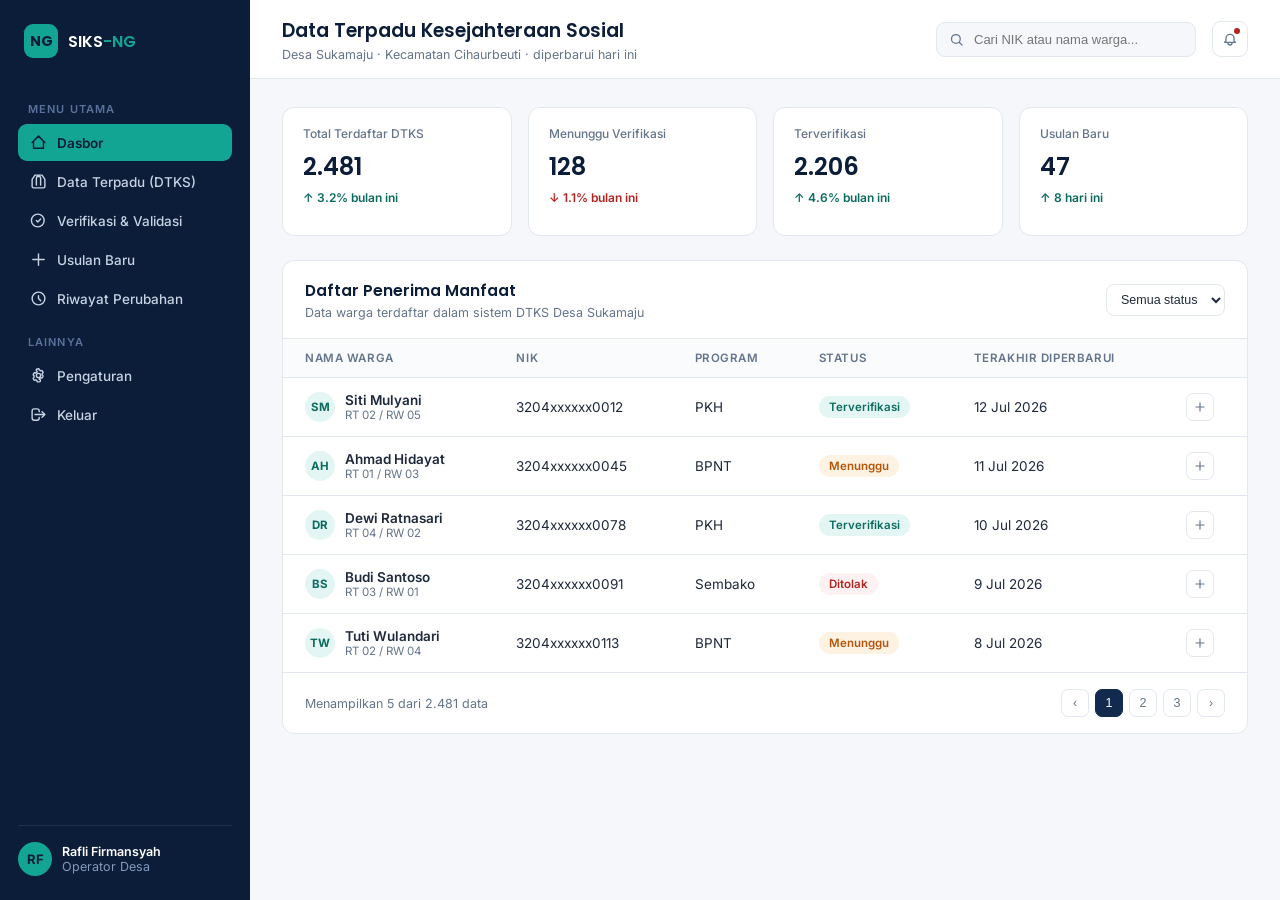
==== dashboard.html @ 9ef0ccf5 "Add files via upload" ====
<!DOCTYPE html>
<html lang="id">
<head>
<meta charset="UTF-8">
<meta name="viewport" content="width=device-width, initial-scale=1.0">
<title>SIKS-NG | Dasbor DTKS</title>
<link rel="preconnect" href="https://fonts.googleapis.com">
<link href="https://fonts.googleapis.com/css2?family=Poppins:wght@500;600;700&family=Inter:wght@400;500;600;700&display=swap" rel="stylesheet">
<style>
  :root{
    --navy:#122A4D;
    --navy-deep:#0B1D38;
    --teal:#12A594;
    --teal-soft:#E4F6F3;
    --bg:#F5F7FA;
    --ink:#1E293B;
    --ink-soft:#64748B;
    --line:#E2E8F0;
    --white:#FFFFFF;
    --amber:#B45309;
    --amber-soft:#FEF3E2;
    --red:#B3261E;
    --red-soft:#FDF1F1;
    --green:#0B6B5F;
    --green-soft:#E4F6F3;
  }
  *{box-sizing:border-box;}
  html,body{margin:0;padding:0;}
  body{
    font-family:'Inter',sans-serif;
    background:var(--bg);
    color:var(--ink);
  }
  a{color:inherit;text-decoration:none;}

  .app{
    display:grid;
    grid-template-columns:250px 1fr;
    min-height:100vh;
  }

  /* SIDEBAR */
  .sidenav{
    background:var(--navy-deep);
    color:#C7D2E3;
    padding:24px 18px;
    display:flex;
    flex-direction:column;
    justify-content:space-between;
  }
  .brand{display:flex;align-items:center;gap:10px;padding:0 6px 26px;}
  .brand-mark{
    width:34px;height:34px;border-radius:9px;background:var(--teal);
    display:flex;align-items:center;justify-content:center;
    font-family:'Poppins',sans-serif;font-weight:700;font-size:14px;color:var(--navy-deep);
  }
  .brand-name{font-family:'Poppins',sans-serif;font-weight:600;font-size:16px;color:var(--white);}
  .brand-name span{color:var(--teal);}

  .nav-group-label{
    font-size:11px;letter-spacing:0.1em;text-transform:uppercase;
    color:#5A729B;font-weight:600;margin:18px 10px 8px;
  }
  .nav-item{
    display:flex;align-items:center;gap:10px;
    padding:10px 12px;border-radius:9px;
    font-size:13.5px;font-weight:500;
    color:#C7D2E3;
    margin-bottom:2px;
    transition:background .15s ease;
  }
  .nav-item svg{width:17px;height:17px;flex-shrink:0;}
  .nav-item:hover{background:rgba(255,255,255,0.06);}
  .nav-item.active{background:var(--teal);color:var(--navy-deep);font-weight:600;}

  .sidenav-foot{
    border-top:1px solid rgba(255,255,255,0.08);
    padding-top:16px;
    display:flex;align-items:center;gap:10px;
  }
  .avatar{
    width:34px;height:34px;border-radius:50%;
    background:var(--teal);color:var(--navy-deep);
    display:flex;align-items:center;justify-content:center;
    font-weight:700;font-size:13px;flex-shrink:0;
  }
  .user-meta p{margin:0;font-size:12.5px;}
  .user-meta .u-name{color:var(--white);font-weight:600;}
  .user-meta .u-role{color:#8399B9;}

  /* MAIN */
  .main{display:flex;flex-direction:column;min-height:100vh;}

  .topbar{
    background:var(--white);
    border-bottom:1px solid var(--line);
    padding:16px 32px;
    display:flex;align-items:center;justify-content:space-between;
  }
  .topbar h1{
    font-family:'Poppins',sans-serif;font-size:19px;font-weight:600;margin:0;color:var(--navy-deep);
  }
  .topbar p{margin:2px 0 0;font-size:12.5px;color:var(--ink-soft);}
  .topbar-actions{display:flex;align-items:center;gap:16px;}
  .search-box{
    display:flex;align-items:center;gap:8px;
    background:var(--bg);border:1px solid var(--line);
    border-radius:9px;padding:8px 12px;width:260px;
  }
  .search-box svg{width:15px;height:15px;color:var(--ink-soft);flex-shrink:0;}
  .search-box input{border:none;background:none;outline:none;font-size:13px;width:100%;color:var(--ink);}
  .icon-btn{
    width:36px;height:36px;border-radius:9px;border:1px solid var(--line);
    background:var(--white);display:flex;align-items:center;justify-content:center;
    color:var(--ink-soft);position:relative;
  }
  .icon-btn svg{width:16px;height:16px;}
  .dot-badge{
    position:absolute;top:6px;right:7px;width:6px;height:6px;border-radius:50%;background:var(--red);
  }

  .content{padding:28px 32px;flex:1;}

  .stat-grid{
    display:grid;grid-template-columns:repeat(4,1fr);gap:16px;margin-bottom:24px;
  }
  .stat-card{
    background:var(--white);border:1px solid var(--line);border-radius:12px;padding:18px 20px;
  }
  .stat-card .s-label{font-size:12px;color:var(--ink-soft);margin:0 0 8px;font-weight:500;}
  .stat-card .s-value{font-family:'Poppins',sans-serif;font-size:24px;font-weight:600;color:var(--navy-deep);margin:0;}
  .stat-card .s-delta{font-size:12px;margin-top:6px;font-weight:600;}
  .s-delta.up{color:var(--green);}
  .s-delta.down{color:var(--red);}

  .panel-card{
    background:var(--white);border:1px solid var(--line);border-radius:12px;overflow:hidden;
  }
  .panel-card-head{
    padding:18px 22px;border-bottom:1px solid var(--line);
    display:flex;align-items:center;justify-content:space-between;
  }
  .panel-card-head h2{font-family:'Poppins',sans-serif;font-size:15.5px;font-weight:600;margin:0;color:var(--navy-deep);}
  .panel-card-head p{font-size:12.5px;color:var(--ink-soft);margin:3px 0 0;}
  .filter-select{
    font-size:12.5px;border:1px solid var(--line);border-radius:8px;padding:7px 10px;color:var(--ink);background:var(--white);
  }

  table{width:100%;border-collapse:collapse;}
  thead th{
    text-align:left;font-size:11.5px;text-transform:uppercase;letter-spacing:0.05em;
    color:var(--ink-soft);font-weight:600;padding:12px 22px;background:#FAFBFC;
    border-bottom:1px solid var(--line);
  }
  tbody td{
    padding:14px 22px;font-size:13.5px;color:var(--ink);border-bottom:1px solid var(--line);
  }
  tbody tr:last-child td{border-bottom:none;}
  tbody tr:hover{background:#FBFCFD;}

  .name-cell{display:flex;align-items:center;gap:10px;}
  .name-cell .mini-avatar{
    width:30px;height:30px;border-radius:50%;background:var(--teal-soft);color:var(--green);
    display:flex;align-items:center;justify-content:center;font-size:11.5px;font-weight:700;flex-shrink:0;
  }
  .name-cell .n-meta p{margin:0;}
  .name-cell .n-meta .n-name{font-weight:600;font-size:13.5px;}
  .name-cell .n-meta .n-sub{font-size:11.5px;color:var(--ink-soft);}

  .badge{
    display:inline-flex;align-items:center;gap:5px;
    font-size:11.5px;font-weight:600;padding:4px 10px;border-radius:20px;
  }
  .badge.terverifikasi{background:var(--green-soft);color:var(--green);}
  .badge.menunggu{background:var(--amber-soft);color:var(--amber);}
  .badge.ditolak{background:var(--red-soft);color:var(--red);}

  .row-action{
    width:28px;height:28px;border-radius:7px;border:1px solid var(--line);background:var(--white);
    display:inline-flex;align-items:center;justify-content:center;color:var(--ink-soft);
  }
  .row-action svg{width:14px;height:14px;}

  .footer-info{
    padding:16px 22px;display:flex;align-items:center;justify-content:space-between;
    font-size:12.5px;color:var(--ink-soft);border-top:1px solid var(--line);
  }
  .pager{display:flex;gap:6px;}
  .pager button{
    width:28px;height:28px;border-radius:7px;border:1px solid var(--line);background:var(--white);
    font-size:12.5px;color:var(--ink-soft);cursor:pointer;
  }
  .pager button.current{background:var(--navy);color:var(--white);border-color:var(--navy);}

  @media (max-width:1000px){
    .app{grid-template-columns:1fr;}
    .sidenav{display:none;}
    .stat-grid{grid-template-columns:repeat(2,1fr);}
  }
</style>
</head>
<body>
<div class="app">

  <!-- Aside - SideNav -->
  <aside class="sidenav">
    <div>
      <div class="brand">
        <div class="brand-mark">NG</div>
        <div class="brand-name">SIKS<span>-NG</span></div>
      </div>

      <div class="nav-group-label">Menu Utama</div>
      <div class="nav-item active">
        <svg fill="none" stroke="currentColor" stroke-width="2" viewBox="0 0 24 24"><path stroke-linecap="round" stroke-linejoin="round" d="M3 12l9-9 9 9M5 10v10h14V10"/></svg>
        Dasbor
      </div>
      <div class="nav-item">
        <svg fill="none" stroke="currentColor" stroke-width="2" viewBox="0 0 24 24"><path stroke-linecap="round" stroke-linejoin="round" d="M9 17V7a2 2 0 012-2h2a2 2 0 012 2v10M5 21h14a2 2 0 002-2V9l-4-6H7L3 9v10a2 2 0 002 2z"/></svg>
        Data Terpadu (DTKS)
      </div>
      <div class="nav-item">
        <svg fill="none" stroke="currentColor" stroke-width="2" viewBox="0 0 24 24"><path stroke-linecap="round" stroke-linejoin="round" d="M9 12l2 2 4-4m5 2a9 9 0 11-18 0 9 9 0 0118 0z"/></svg>
        Verifikasi &amp; Validasi
      </div>
      <div class="nav-item">
        <svg fill="none" stroke="currentColor" stroke-width="2" viewBox="0 0 24 24"><path stroke-linecap="round" stroke-linejoin="round" d="M12 4v16m8-8H4"/></svg>
        Usulan Baru
      </div>
      <div class="nav-item">
        <svg fill="none" stroke="currentColor" stroke-width="2" viewBox="0 0 24 24"><path stroke-linecap="round" stroke-linejoin="round" d="M18.364 18.364A9 9 0 105.636 5.636a9 9 0 0012.728 12.728zM12 8v4l3 3"/></svg>
        Riwayat Perubahan
      </div>

      <div class="nav-group-label">Lainnya</div>
      <div class="nav-item">
        <svg fill="none" stroke="currentColor" stroke-width="2" viewBox="0 0 24 24"><path stroke-linecap="round" stroke-linejoin="round" d="M11 3a1 1 0 011.937.372l.32 1.14a7.97 7.97 0 011.75 1.01l1.13-.42a1 1 0 011.22.45l1 1.73a1 1 0 01-.25 1.29l-.9.76a8.03 8.03 0 010 2.02l.9.76a1 1 0 01.25 1.29l-1 1.73a1 1 0 01-1.22.45l-1.13-.42a7.97 7.97 0 01-1.75 1.01l-.32 1.14A1 1 0 0113 21h-2a1 1 0 01-.94-.66l-.32-1.14a7.97 7.97 0 01-1.75-1.01l-1.13.42a1 1 0 01-1.22-.45l-1-1.73a1 1 0 01.25-1.29l.9-.76a8.03 8.03 0 010-2.02l-.9-.76a1 1 0 01-.25-1.29l1-1.73a1 1 0 011.22-.45l1.13.42a7.97 7.97 0 011.75-1.01l.32-1.14A1 1 0 0111 3z"/><circle cx="12" cy="12" r="3"/></svg>
        Pengaturan
      </div>
      <div class="nav-item">
        <svg fill="none" stroke="currentColor" stroke-width="2" viewBox="0 0 24 24"><path stroke-linecap="round" stroke-linejoin="round" d="M17 16l4-4m0 0l-4-4m4 4H7m6 4v1a3 3 0 01-3 3H6a3 3 0 01-3-3V7a3 3 0 013-3h4a3 3 0 013 3v1"/></svg>
        <a href="index.html" style="color:inherit;">Keluar</a>
      </div>
    </div>

    <div class="sidenav-foot">
      <div class="avatar">RF</div>
      <div class="user-meta">
        <p class="u-name">Rafli Firmansyah</p>
        <p class="u-role">Operator Desa</p>
      </div>
    </div>
  </aside>

  <!-- Main Content -->
  <div class="main">

    <!-- Header - Top -->
    <header class="topbar">
      <div>
        <h1>Data Terpadu Kesejahteraan Sosial</h1>
        <p>Desa Sukamaju &middot; Kecamatan Cihaurbeuti &middot; diperbarui hari ini</p>
      </div>
      <div class="topbar-actions">
        <div class="search-box">
          <svg fill="none" stroke="currentColor" stroke-width="2" viewBox="0 0 24 24"><circle cx="11" cy="11" r="7"/><path stroke-linecap="round" d="M21 21l-4.3-4.3"/></svg>
          <input type="text" placeholder="Cari NIK atau nama warga...">
        </div>
        <button class="icon-btn">
          <svg fill="none" stroke="currentColor" stroke-width="2" viewBox="0 0 24 24"><path stroke-linecap="round" stroke-linejoin="round" d="M15 17h5l-1.4-1.4A2 2 0 0118 14.2V11a6 6 0 10-12 0v3.2a2 2 0 01-.6 1.4L4 17h5m6 0v1a3 3 0 11-6 0v-1m6 0H9"/></svg>
          <span class="dot-badge"></span>
        </button>
      </div>
    </header>

    <div class="content">

      <!-- Grid Layout: stat cards -->
      <div class="stat-grid">
        <div class="stat-card">
          <p class="s-label">Total Terdaftar DTKS</p>
          <p class="s-value">2.481</p>
          <p class="s-delta up">↑ 3.2% bulan ini</p>
        </div>
        <div class="stat-card">
          <p class="s-label">Menunggu Verifikasi</p>
          <p class="s-value">128</p>
          <p class="s-delta down">↓ 1.1% bulan ini</p>
        </div>
        <div class="stat-card">
          <p class="s-label">Terverifikasi</p>
          <p class="s-value">2.206</p>
          <p class="s-delta up">↑ 4.6% bulan ini</p>
        </div>
        <div class="stat-card">
          <p class="s-label">Usulan Baru</p>
          <p class="s-value">47</p>
          <p class="s-delta up">↑ 8 hari ini</p>
        </div>
      </div>

      <!-- Section - Variation 3: Selection Table -->
      <div class="panel-card">
        <div class="panel-card-head">
          <div>
            <h2>Daftar Penerima Manfaat</h2>
            <p>Data warga terdaftar dalam sistem DTKS Desa Sukamaju</p>
          </div>
          <select class="filter-select">
            <option>Semua status</option>
            <option>Terverifikasi</option>
            <option>Menunggu</option>
            <option>Ditolak</option>
          </select>
        </div>

        <table>
          <thead>
            <tr>
              <th>Nama Warga</th>
              <th>NIK</th>
              <th>Program</th>
              <th>Status</th>
              <th>Terakhir Diperbarui</th>
              <th></th>
            </tr>
          </thead>
          <tbody>
            <tr>
              <td>
                <div class="name-cell">
                  <div class="mini-avatar">SM</div>
                  <div class="n-meta">
                    <p class="n-name">Siti Mulyani</p>
                    <p class="n-sub">RT 02 / RW 05</p>
                  </div>
                </div>
              </td>
              <td>3204xxxxxx0012</td>
              <td>PKH</td>
              <td><span class="badge terverifikasi">Terverifikasi</span></td>
              <td>12 Jul 2026</td>
              <td><button class="row-action"><svg fill="none" stroke="currentColor" stroke-width="2" viewBox="0 0 24 24"><path stroke-linecap="round" stroke-linejoin="round" d="M12 5v14m7-7H5"/></svg></button></td>
            </tr>
            <tr>
              <td>
                <div class="name-cell">
                  <div class="mini-avatar">AH</div>
                  <div class="n-meta">
                    <p class="n-name">Ahmad Hidayat</p>
                    <p class="n-sub">RT 01 / RW 03</p>
                  </div>
                </div>
              </td>
              <td>3204xxxxxx0045</td>
              <td>BPNT</td>
              <td><span class="badge menunggu">Menunggu</span></td>
              <td>11 Jul 2026</td>
              <td><button class="row-action"><svg fill="none" stroke="currentColor" stroke-width="2" viewBox="0 0 24 24"><path stroke-linecap="round" stroke-linejoin="round" d="M12 5v14m7-7H5"/></svg></button></td>
            </tr>
            <tr>
              <td>
                <div class="name-cell">
                  <div class="mini-avatar">DR</div>
                  <div class="n-meta">
                    <p class="n-name">Dewi Ratnasari</p>
                    <p class="n-sub">RT 04 / RW 02</p>
                  </div>
                </div>
              </td>
              <td>3204xxxxxx0078</td>
              <td>PKH</td>
              <td><span class="badge terverifikasi">Terverifikasi</span></td>
              <td>10 Jul 2026</td>
              <td><button class="row-action"><svg fill="none" stroke="currentColor" stroke-width="2" viewBox="0 0 24 24"><path stroke-linecap="round" stroke-linejoin="round" d="M12 5v14m7-7H5"/></svg></button></td>
            </tr>
            <tr>
              <td>
                <div class="name-cell">
                  <div class="mini-avatar">BS</div>
                  <div class="n-meta">
                    <p class="n-name">Budi Santoso</p>
                    <p class="n-sub">RT 03 / RW 01</p>
                  </div>
                </div>
              </td>
              <td>3204xxxxxx0091</td>
              <td>Sembako</td>
              <td><span class="badge ditolak">Ditolak</span></td>
              <td>9 Jul 2026</td>
              <td><button class="row-action"><svg fill="none" stroke="currentColor" stroke-width="2" viewBox="0 0 24 24"><path stroke-linecap="round" stroke-linejoin="round" d="M12 5v14m7-7H5"/></svg></button></td>
            </tr>
            <tr>
              <td>
                <div class="name-cell">
                  <div class="mini-avatar">TW</div>
                  <div class="n-meta">
                    <p class="n-name">Tuti Wulandari</p>
                    <p class="n-sub">RT 02 / RW 04</p>
                  </div>
                </div>
              </td>
              <td>3204xxxxxx0113</td>
              <td>BPNT</td>
              <td><span class="badge menunggu">Menunggu</span></td>
              <td>8 Jul 2026</td>
              <td><button class="row-action"><svg fill="none" stroke="currentColor" stroke-width="2" viewBox="0 0 24 24"><path stroke-linecap="round" stroke-linejoin="round" d="M12 5v14m7-7H5"/></svg></button></td>
            </tr>
          </tbody>
        </table>

        <!-- Footer Info -->
        <div class="footer-info">
          <span>Menampilkan 5 dari 2.481 data</span>
          <div class="pager">
            <button>‹</button>
            <button class="current">1</button>
            <button>2</button>
            <button>3</button>
            <button>›</button>
          </div>
        </div>
      </div>

    </div>
  </div>

</div>
</body>
</html>
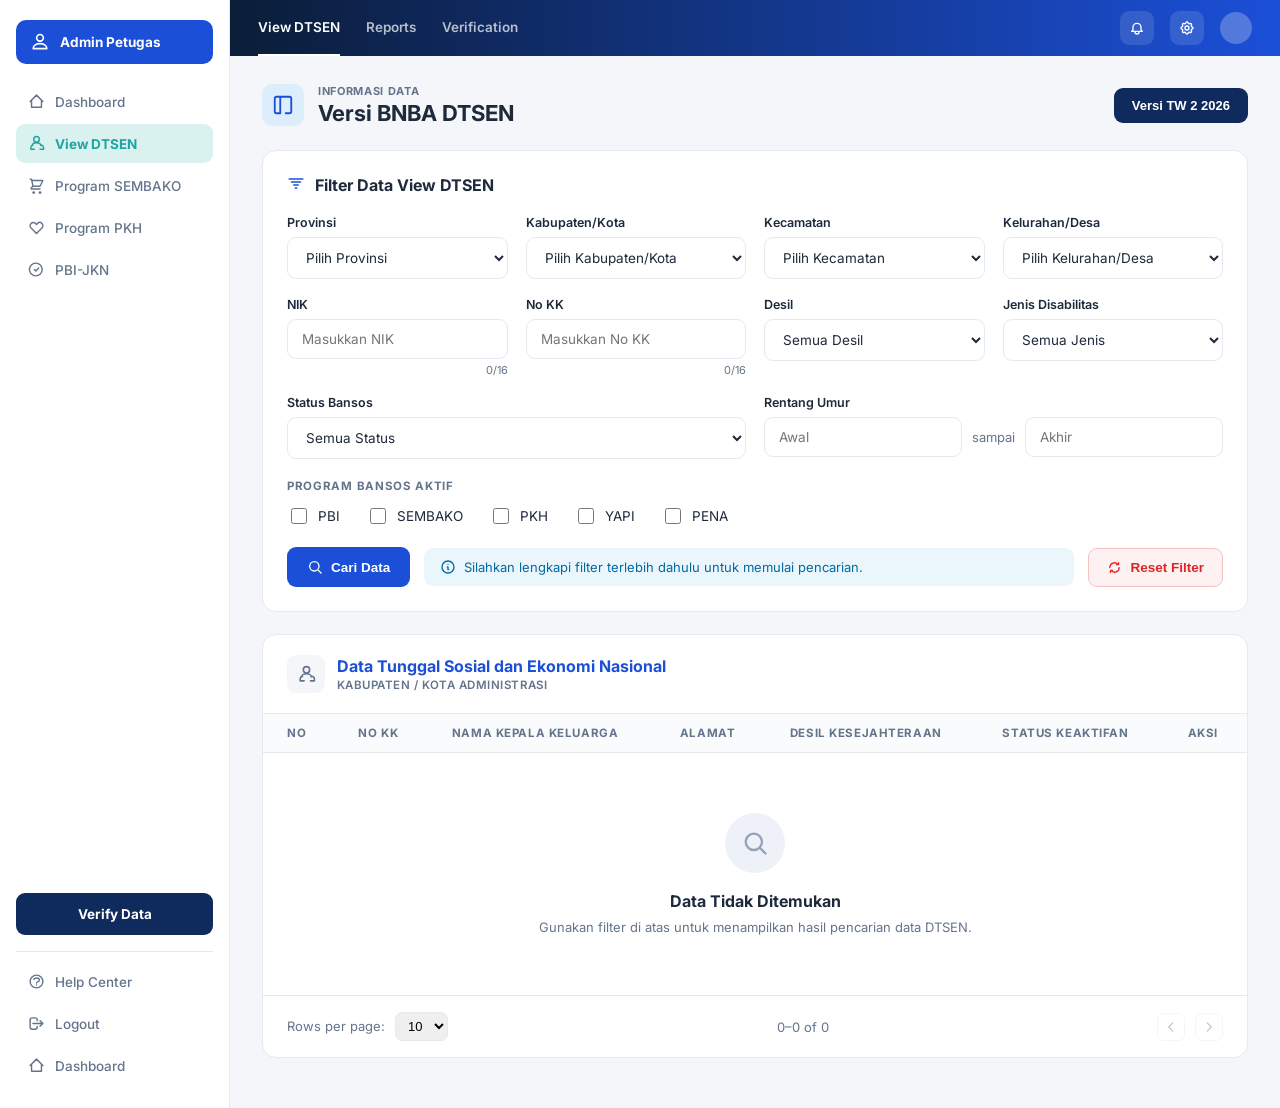
==== commit c6896d13: "Rename dashboard (2).html to dashboard.html" ====
--- a/dashboard.html
+++ b/dashboard.html
@@ -3,428 +3,394 @@
 <head>
 <meta charset="UTF-8">
 <meta name="viewport" content="width=device-width, initial-scale=1.0">
-<title>SIKS-NG | Dasbor DTKS</title>
+<title>SIKS-NG | View DTSEN</title>
 <link rel="preconnect" href="https://fonts.googleapis.com">
-<link href="https://fonts.googleapis.com/css2?family=Poppins:wght@500;600;700&family=Inter:wght@400;500;600;700&display=swap" rel="stylesheet">
+<link href="https://fonts.googleapis.com/css2?family=Inter:wght@400;500;600;700&display=swap" rel="stylesheet">
 <style>
   :root{
-    --navy:#122A4D;
-    --navy-deep:#0B1D38;
-    --teal:#12A594;
-    --teal-soft:#E4F6F3;
-    --bg:#F5F7FA;
-    --ink:#1E293B;
-    --ink-soft:#64748B;
-    --line:#E2E8F0;
-    --white:#FFFFFF;
-    --amber:#B45309;
-    --amber-soft:#FEF3E2;
-    --red:#B3261E;
-    --red-soft:#FDF1F1;
-    --green:#0B6B5F;
-    --green-soft:#E4F6F3;
+    --navy:#0F2A5C; --navy-deep:#0B1D38; --blue:#1B4FD8; --teal:#22A3A0;
+    --bg:#F4F6FA; --ink:#1E293B; --ink-soft:#64748B; --line:#E5E9F0;
+    --white:#FFFFFF; --red:#DC2626;
   }
   *{box-sizing:border-box;}
   html,body{margin:0;padding:0;}
-  body{
-    font-family:'Inter',sans-serif;
-    background:var(--bg);
-    color:var(--ink);
-  }
+  body{font-family:'Inter',sans-serif;background:var(--bg);color:var(--ink);}
   a{color:inherit;text-decoration:none;}
 
-  .app{
-    display:grid;
-    grid-template-columns:250px 1fr;
-    min-height:100vh;
-  }
+  .app{display:grid;grid-template-columns:230px 1fr;min-height:100vh;}
 
   /* SIDEBAR */
-  .sidenav{
-    background:var(--navy-deep);
-    color:#C7D2E3;
-    padding:24px 18px;
-    display:flex;
-    flex-direction:column;
-    justify-content:space-between;
-  }
-  .brand{display:flex;align-items:center;gap:10px;padding:0 6px 26px;}
-  .brand-mark{
-    width:34px;height:34px;border-radius:9px;background:var(--teal);
-    display:flex;align-items:center;justify-content:center;
-    font-family:'Poppins',sans-serif;font-weight:700;font-size:14px;color:var(--navy-deep);
-  }
-  .brand-name{font-family:'Poppins',sans-serif;font-weight:600;font-size:16px;color:var(--white);}
-  .brand-name span{color:var(--teal);}
-
-  .nav-group-label{
-    font-size:11px;letter-spacing:0.1em;text-transform:uppercase;
-    color:#5A729B;font-weight:600;margin:18px 10px 8px;
-  }
+  .sidenav{background:var(--white);border-right:1px solid var(--line);padding:20px 16px;display:flex;flex-direction:column;justify-content:space-between;}
+  .user-block{
+    display:flex;align-items:center;gap:10px;background:var(--blue);color:var(--white);
+    border-radius:10px;padding:12px 14px;margin-bottom:18px;
+  }
+  .user-block svg{width:20px;height:20px;flex-shrink:0;}
+  .user-block span{font-size:13.5px;font-weight:700;}
+
   .nav-item{
-    display:flex;align-items:center;gap:10px;
-    padding:10px 12px;border-radius:9px;
-    font-size:13.5px;font-weight:500;
-    color:#C7D2E3;
-    margin-bottom:2px;
-    transition:background .15s ease;
+    display:flex;align-items:center;gap:10px;padding:11px 12px;border-radius:9px;
+    font-size:13.5px;font-weight:500;color:var(--ink-soft);margin-bottom:3px;cursor:pointer;
   }
   .nav-item svg{width:17px;height:17px;flex-shrink:0;}
-  .nav-item:hover{background:rgba(255,255,255,0.06);}
-  .nav-item.active{background:var(--teal);color:var(--navy-deep);font-weight:600;}
-
-  .sidenav-foot{
-    border-top:1px solid rgba(255,255,255,0.08);
-    padding-top:16px;
-    display:flex;align-items:center;gap:10px;
-  }
-  .avatar{
-    width:34px;height:34px;border-radius:50%;
-    background:var(--teal);color:var(--navy-deep);
-    display:flex;align-items:center;justify-content:center;
-    font-weight:700;font-size:13px;flex-shrink:0;
-  }
-  .user-meta p{margin:0;font-size:12.5px;}
-  .user-meta .u-name{color:var(--white);font-weight:600;}
-  .user-meta .u-role{color:#8399B9;}
-
-  /* MAIN */
+  .nav-item.active{background:#D9F2F0;color:var(--teal);font-weight:700;}
+  .nav-item:hover:not(.active){background:#F4F6FA;}
+
+  .verify-btn{
+    background:var(--navy);color:var(--white);border-radius:9px;padding:13px;text-align:center;
+    font-size:13.5px;font-weight:700;margin:16px 0;cursor:pointer;
+  }
+
+  .sidenav-bottom{border-top:1px solid var(--line);padding-top:10px;}
+
+  /* TOP BAR */
   .main{display:flex;flex-direction:column;min-height:100vh;}
-
   .topbar{
-    background:var(--white);
-    border-bottom:1px solid var(--line);
-    padding:16px 32px;
-    display:flex;align-items:center;justify-content:space-between;
-  }
-  .topbar h1{
-    font-family:'Poppins',sans-serif;font-size:19px;font-weight:600;margin:0;color:var(--navy-deep);
-  }
-  .topbar p{margin:2px 0 0;font-size:12.5px;color:var(--ink-soft);}
-  .topbar-actions{display:flex;align-items:center;gap:16px;}
-  .search-box{
-    display:flex;align-items:center;gap:8px;
-    background:var(--bg);border:1px solid var(--line);
-    border-radius:9px;padding:8px 12px;width:260px;
-  }
-  .search-box svg{width:15px;height:15px;color:var(--ink-soft);flex-shrink:0;}
-  .search-box input{border:none;background:none;outline:none;font-size:13px;width:100%;color:var(--ink);}
+    background:linear-gradient(90deg,var(--navy-deep) 0%, var(--blue) 100%);
+    padding:0 28px;display:flex;align-items:center;justify-content:space-between;height:56px;
+  }
+  .topbar-tabs{display:flex;gap:26px;height:100%;}
+  .topbar-tab{
+    display:flex;align-items:center;height:100%;color:rgba(255,255,255,0.7);font-size:13.5px;font-weight:600;
+    border-bottom:2px solid transparent;cursor:pointer;
+  }
+  .topbar-tab.active{color:var(--white);border-bottom-color:var(--white);}
+  .topbar-icons{display:flex;align-items:center;gap:16px;}
   .icon-btn{
-    width:36px;height:36px;border-radius:9px;border:1px solid var(--line);
-    background:var(--white);display:flex;align-items:center;justify-content:center;
-    color:var(--ink-soft);position:relative;
+    width:34px;height:34px;border-radius:9px;background:rgba(255,255,255,0.12);
+    display:flex;align-items:center;justify-content:center;color:var(--white);position:relative;
   }
   .icon-btn svg{width:16px;height:16px;}
-  .dot-badge{
-    position:absolute;top:6px;right:7px;width:6px;height:6px;border-radius:50%;background:var(--red);
-  }
+  .avatar-circle{width:32px;height:32px;border-radius:50%;background:rgba(255,255,255,0.25);}
 
   .content{padding:28px 32px;flex:1;}
 
-  .stat-grid{
-    display:grid;grid-template-columns:repeat(4,1fr);gap:16px;margin-bottom:24px;
-  }
-  .stat-card{
-    background:var(--white);border:1px solid var(--line);border-radius:12px;padding:18px 20px;
-  }
-  .stat-card .s-label{font-size:12px;color:var(--ink-soft);margin:0 0 8px;font-weight:500;}
-  .stat-card .s-value{font-family:'Poppins',sans-serif;font-size:24px;font-weight:600;color:var(--navy-deep);margin:0;}
-  .stat-card .s-delta{font-size:12px;margin-top:6px;font-weight:600;}
-  .s-delta.up{color:var(--green);}
-  .s-delta.down{color:var(--red);}
-
-  .panel-card{
-    background:var(--white);border:1px solid var(--line);border-radius:12px;overflow:hidden;
-  }
-  .panel-card-head{
-    padding:18px 22px;border-bottom:1px solid var(--line);
-    display:flex;align-items:center;justify-content:space-between;
-  }
-  .panel-card-head h2{font-family:'Poppins',sans-serif;font-size:15.5px;font-weight:600;margin:0;color:var(--navy-deep);}
-  .panel-card-head p{font-size:12.5px;color:var(--ink-soft);margin:3px 0 0;}
-  .filter-select{
-    font-size:12.5px;border:1px solid var(--line);border-radius:8px;padding:7px 10px;color:var(--ink);background:var(--white);
-  }
+  .page-head{display:flex;align-items:center;justify-content:space-between;margin-bottom:24px;flex-wrap:wrap;gap:12px;}
+  .page-head-left{display:flex;align-items:center;gap:14px;}
+  .page-icon{width:42px;height:42px;border-radius:10px;background:#DCEEFB;color:var(--blue);display:flex;align-items:center;justify-content:center;}
+  .page-icon svg{width:22px;height:22px;}
+  .page-eyebrow{font-size:11px;letter-spacing:0.06em;color:var(--ink-soft);font-weight:700;text-transform:uppercase;}
+  .page-title{font-size:22px;font-weight:700;margin:2px 0 0;}
+  .btn-version{
+    background:var(--navy);color:var(--white);border:none;border-radius:9px;padding:10px 18px;
+    font-size:13px;font-weight:700;cursor:pointer;
+  }
+
+  .card{background:var(--white);border:1px solid var(--line);border-radius:14px;padding:24px;margin-bottom:22px;}
+  .filter-title{display:flex;align-items:center;gap:10px;font-size:16px;font-weight:700;margin:0 0 20px;}
+  .filter-title svg{width:18px;height:18px;color:var(--blue);}
+
+  .filter-grid{display:grid;grid-template-columns:repeat(4,1fr);gap:18px;margin-bottom:18px;}
+  .filter-field label{display:block;font-size:12.5px;font-weight:600;color:var(--ink);margin-bottom:7px;}
+  .filter-field select, .filter-field input{
+    width:100%;padding:11px 14px;border:1.5px solid var(--line);border-radius:9px;
+    font-size:13.5px;font-family:'Inter',sans-serif;color:var(--ink);background:var(--white);
+  }
+  .filter-field select:focus, .filter-field input:focus{outline:none;border-color:var(--blue);box-shadow:0 0 0 3px rgba(27,79,216,0.1);}
+  .char-count{font-size:11px;color:var(--ink-soft);text-align:right;margin-top:4px;}
+
+  .range-row{display:flex;align-items:center;gap:10px;}
+  .range-row input{flex:1;}
+  .range-row span{font-size:13px;color:var(--ink-soft);white-space:nowrap;}
+
+  .checkbox-section{margin:20px 0;}
+  .checkbox-title{font-size:11.5px;letter-spacing:0.06em;color:var(--ink-soft);font-weight:700;text-transform:uppercase;margin-bottom:12px;}
+  .checkbox-row{display:flex;gap:26px;flex-wrap:wrap;}
+  .checkbox-item{display:flex;align-items:center;gap:8px;font-size:13.5px;color:var(--ink);}
+  .checkbox-item input{width:16px;height:16px;accent-color:var(--blue);}
+
+  .action-row{display:flex;align-items:center;gap:14px;flex-wrap:wrap;}
+  .btn-search{
+    display:flex;align-items:center;gap:8px;background:var(--blue);color:var(--white);border:none;
+    border-radius:9px;padding:12px 20px;font-size:13.5px;font-weight:700;cursor:pointer;
+  }
+  .btn-search svg{width:16px;height:16px;}
+  .info-strip{
+    flex:1;display:flex;align-items:center;gap:8px;background:#EAF6FB;color:#0369A1;
+    border-radius:9px;padding:11px 16px;font-size:13px;
+  }
+  .info-strip svg{width:16px;height:16px;flex-shrink:0;}
+  .btn-reset{
+    display:flex;align-items:center;gap:8px;background:#FEF1F1;color:var(--red);border:1.5px solid #F5C2C2;
+    border-radius:9px;padding:11px 18px;font-size:13.5px;font-weight:700;cursor:pointer;
+  }
+  .btn-reset svg{width:15px;height:15px;}
+
+  .table-card{padding:0;overflow:hidden;}
+  .table-head{display:flex;align-items:center;gap:12px;padding:20px 24px;border-bottom:1px solid var(--line);}
+  .table-head-icon{width:38px;height:38px;border-radius:9px;background:#F4F6FA;display:flex;align-items:center;justify-content:center;flex-shrink:0;}
+  .table-head-icon svg{width:19px;height:19px;color:var(--ink-soft);}
+  .table-head h2{font-size:16px;font-weight:700;margin:0 0 2px;color:var(--blue);}
+  .table-head p{font-size:11.5px;color:var(--ink-soft);letter-spacing:0.04em;margin:0;text-transform:uppercase;font-weight:600;}
 
   table{width:100%;border-collapse:collapse;}
   thead th{
-    text-align:left;font-size:11.5px;text-transform:uppercase;letter-spacing:0.05em;
-    color:var(--ink-soft);font-weight:600;padding:12px 22px;background:#FAFBFC;
-    border-bottom:1px solid var(--line);
-  }
-  tbody td{
-    padding:14px 22px;font-size:13.5px;color:var(--ink);border-bottom:1px solid var(--line);
-  }
-  tbody tr:last-child td{border-bottom:none;}
-  tbody tr:hover{background:#FBFCFD;}
-
-  .name-cell{display:flex;align-items:center;gap:10px;}
-  .name-cell .mini-avatar{
-    width:30px;height:30px;border-radius:50%;background:var(--teal-soft);color:var(--green);
-    display:flex;align-items:center;justify-content:center;font-size:11.5px;font-weight:700;flex-shrink:0;
-  }
-  .name-cell .n-meta p{margin:0;}
-  .name-cell .n-meta .n-name{font-weight:600;font-size:13.5px;}
-  .name-cell .n-meta .n-sub{font-size:11.5px;color:var(--ink-soft);}
-
-  .badge{
-    display:inline-flex;align-items:center;gap:5px;
-    font-size:11.5px;font-weight:600;padding:4px 10px;border-radius:20px;
-  }
-  .badge.terverifikasi{background:var(--green-soft);color:var(--green);}
-  .badge.menunggu{background:var(--amber-soft);color:var(--amber);}
-  .badge.ditolak{background:var(--red-soft);color:var(--red);}
-
-  .row-action{
+    text-align:left;font-size:11.5px;text-transform:uppercase;letter-spacing:0.05em;color:var(--ink-soft);
+    font-weight:700;padding:12px 24px;border-bottom:1px solid var(--line);background:#FAFBFD;
+  }
+  tbody td{padding:14px 24px;font-size:13.5px;border-bottom:1px solid var(--line);}
+
+  .empty-state{padding:60px 24px;text-align:center;}
+  .empty-icon{
+    width:60px;height:60px;border-radius:50%;background:#EEF2F8;color:#94A3B8;
+    display:flex;align-items:center;justify-content:center;margin:0 auto 18px;
+  }
+  .empty-icon svg{width:28px;height:28px;}
+  .empty-state h3{font-size:16px;font-weight:700;margin:0 0 8px;color:var(--ink);}
+  .empty-state p{font-size:13px;color:var(--ink-soft);margin:0;}
+
+  .table-footer{
+    display:flex;align-items:center;justify-content:space-between;padding:16px 24px;
+    border-top:1px solid var(--line);font-size:13px;color:var(--ink-soft);
+  }
+  .rows-select{border:1px solid var(--line);border-radius:7px;padding:5px 8px;font-size:13px;margin-left:6px;}
+  .pager-nav{display:flex;align-items:center;gap:10px;}
+  .pager-nav button{
     width:28px;height:28px;border-radius:7px;border:1px solid var(--line);background:var(--white);
-    display:inline-flex;align-items:center;justify-content:center;color:var(--ink-soft);
-  }
-  .row-action svg{width:14px;height:14px;}
-
-  .footer-info{
-    padding:16px 22px;display:flex;align-items:center;justify-content:space-between;
-    font-size:12.5px;color:var(--ink-soft);border-top:1px solid var(--line);
-  }
-  .pager{display:flex;gap:6px;}
-  .pager button{
-    width:28px;height:28px;border-radius:7px;border:1px solid var(--line);background:var(--white);
-    font-size:12.5px;color:var(--ink-soft);cursor:pointer;
-  }
-  .pager button.current{background:var(--navy);color:var(--white);border-color:var(--navy);}
+    color:var(--ink-soft);cursor:pointer;display:flex;align-items:center;justify-content:center;
+  }
+  .pager-nav button:disabled{opacity:0.4;cursor:not-allowed;}
 
   @media (max-width:1000px){
     .app{grid-template-columns:1fr;}
     .sidenav{display:none;}
-    .stat-grid{grid-template-columns:repeat(2,1fr);}
+    .filter-grid{grid-template-columns:1fr 1fr;}
   }
 </style>
 </head>
 <body>
 <div class="app">
 
-  <!-- Aside - SideNav -->
   <aside class="sidenav">
     <div>
-      <div class="brand">
-        <div class="brand-mark">NG</div>
-        <div class="brand-name">SIKS<span>-NG</span></div>
-      </div>
-
-      <div class="nav-group-label">Menu Utama</div>
+      <div class="user-block">
+        <svg fill="none" stroke="currentColor" stroke-width="2" viewBox="0 0 24 24"><path stroke-linecap="round" stroke-linejoin="round" d="M16 7a4 4 0 11-8 0 4 4 0 018 0zM12 14c-4.4 0-8 2.2-8 5v1h16v-1c0-2.8-3.6-5-8-5z"/></svg>
+        <span>Admin Petugas</span>
+      </div>
+
+      <div class="nav-item">
+        <svg fill="none" stroke="currentColor" stroke-width="2" viewBox="0 0 24 24"><path stroke-linecap="round" stroke-linejoin="round" d="M3 12l9-9 9 9M5 10v10h14V10"/></svg>
+        Dashboard
+      </div>
       <div class="nav-item active">
-        <svg fill="none" stroke="currentColor" stroke-width="2" viewBox="0 0 24 24"><path stroke-linecap="round" stroke-linejoin="round" d="M3 12l9-9 9 9M5 10v10h14V10"/></svg>
-        Dasbor
+        <svg fill="none" stroke="currentColor" stroke-width="2" viewBox="0 0 24 24"><path stroke-linecap="round" stroke-linejoin="round" d="M17 20h5v-2a4 4 0 00-3-3.87M9 20H4v-2a4 4 0 013-3.87m5-4.13a4 4 0 100-8 4 4 0 000 8zm6 5c0-2.21-2.686-4-6-4s-6 1.79-6 4"/></svg>
+        View DTSEN
       </div>
       <div class="nav-item">
-        <svg fill="none" stroke="currentColor" stroke-width="2" viewBox="0 0 24 24"><path stroke-linecap="round" stroke-linejoin="round" d="M9 17V7a2 2 0 012-2h2a2 2 0 012 2v10M5 21h14a2 2 0 002-2V9l-4-6H7L3 9v10a2 2 0 002 2z"/></svg>
-        Data Terpadu (DTKS)
+        <svg fill="none" stroke="currentColor" stroke-width="2" viewBox="0 0 24 24"><path stroke-linecap="round" stroke-linejoin="round" d="M3 3h2l.4 2M7 13h10l4-8H5.4M7 13L5.4 5M7 13l-2.293 2.293c-.63.63-.184 1.707.707 1.707H17m-9 4a1 1 0 100 2 1 1 0 000-2zm9 0a1 1 0 100 2 1 1 0 000-2z"/></svg>
+        Program SEMBAKO
+      </div>
+      <div class="nav-item">
+        <svg fill="none" stroke="currentColor" stroke-width="2" viewBox="0 0 24 24"><path stroke-linecap="round" stroke-linejoin="round" d="M4.318 6.318a4.5 4.5 0 000 6.364L12 20.364l7.682-7.682a4.5 4.5 0 00-6.364-6.364L12 7.636l-1.318-1.318a4.5 4.5 0 00-6.364 0z"/></svg>
+        Program PKH
       </div>
       <div class="nav-item">
         <svg fill="none" stroke="currentColor" stroke-width="2" viewBox="0 0 24 24"><path stroke-linecap="round" stroke-linejoin="round" d="M9 12l2 2 4-4m5 2a9 9 0 11-18 0 9 9 0 0118 0z"/></svg>
-        Verifikasi &amp; Validasi
-      </div>
-      <div class="nav-item">
-        <svg fill="none" stroke="currentColor" stroke-width="2" viewBox="0 0 24 24"><path stroke-linecap="round" stroke-linejoin="round" d="M12 4v16m8-8H4"/></svg>
-        Usulan Baru
-      </div>
-      <div class="nav-item">
-        <svg fill="none" stroke="currentColor" stroke-width="2" viewBox="0 0 24 24"><path stroke-linecap="round" stroke-linejoin="round" d="M18.364 18.364A9 9 0 105.636 5.636a9 9 0 0012.728 12.728zM12 8v4l3 3"/></svg>
-        Riwayat Perubahan
-      </div>
-
-      <div class="nav-group-label">Lainnya</div>
-      <div class="nav-item">
-        <svg fill="none" stroke="currentColor" stroke-width="2" viewBox="0 0 24 24"><path stroke-linecap="round" stroke-linejoin="round" d="M11 3a1 1 0 011.937.372l.32 1.14a7.97 7.97 0 011.75 1.01l1.13-.42a1 1 0 011.22.45l1 1.73a1 1 0 01-.25 1.29l-.9.76a8.03 8.03 0 010 2.02l.9.76a1 1 0 01.25 1.29l-1 1.73a1 1 0 01-1.22.45l-1.13-.42a7.97 7.97 0 01-1.75 1.01l-.32 1.14A1 1 0 0113 21h-2a1 1 0 01-.94-.66l-.32-1.14a7.97 7.97 0 01-1.75-1.01l-1.13.42a1 1 0 01-1.22-.45l-1-1.73a1 1 0 01.25-1.29l.9-.76a8.03 8.03 0 010-2.02l-.9-.76a1 1 0 01-.25-1.29l1-1.73a1 1 0 011.22-.45l1.13.42a7.97 7.97 0 011.75-1.01l.32-1.14A1 1 0 0111 3z"/><circle cx="12" cy="12" r="3"/></svg>
-        Pengaturan
-      </div>
-      <div class="nav-item">
-        <svg fill="none" stroke="currentColor" stroke-width="2" viewBox="0 0 24 24"><path stroke-linecap="round" stroke-linejoin="round" d="M17 16l4-4m0 0l-4-4m4 4H7m6 4v1a3 3 0 01-3 3H6a3 3 0 01-3-3V7a3 3 0 013-3h4a3 3 0 013 3v1"/></svg>
-        <a href="index.html" style="color:inherit;">Keluar</a>
+        PBI-JKN
       </div>
     </div>
 
-    <div class="sidenav-foot">
-      <div class="avatar">RF</div>
-      <div class="user-meta">
-        <p class="u-name">Rafli Firmansyah</p>
-        <p class="u-role">Operator Desa</p>
+    <div>
+      <div class="verify-btn">Verify Data</div>
+      <div class="sidenav-bottom">
+        <div class="nav-item">
+          <svg fill="none" stroke="currentColor" stroke-width="2" viewBox="0 0 24 24"><path stroke-linecap="round" stroke-linejoin="round" d="M8.228 9c.549-1.165 2.03-2 3.772-2 2.21 0 4 1.343 4 3 0 1.4-1.278 2.575-3.006 2.907-.542.104-.994.54-.994 1.093m0 3h.01M21 12a9 9 0 11-18 0 9 9 0 0118 0z"/></svg>
+          Help Center
+        </div>
+        <div class="nav-item" id="logoutBtn">
+          <svg fill="none" stroke="currentColor" stroke-width="2" viewBox="0 0 24 24"><path stroke-linecap="round" stroke-linejoin="round" d="M17 16l4-4m0 0l-4-4m4 4H7m6 4v1a3 3 0 01-3 3H6a3 3 0 01-3-3V7a3 3 0 013-3h4a3 3 0 013 3v1"/></svg>
+          Logout
+        </div>
+        <div class="nav-item">
+          <svg fill="none" stroke="currentColor" stroke-width="2" viewBox="0 0 24 24"><path stroke-linecap="round" stroke-linejoin="round" d="M3 12l9-9 9 9M5 10v10h14V10"/></svg>
+          Dashboard
+        </div>
       </div>
     </div>
   </aside>
 
-  <!-- Main Content -->
   <div class="main">
-
-    <!-- Header - Top -->
     <header class="topbar">
-      <div>
-        <h1>Data Terpadu Kesejahteraan Sosial</h1>
-        <p>Desa Sukamaju &middot; Kecamatan Cihaurbeuti &middot; diperbarui hari ini</p>
-      </div>
-      <div class="topbar-actions">
-        <div class="search-box">
-          <svg fill="none" stroke="currentColor" stroke-width="2" viewBox="0 0 24 24"><circle cx="11" cy="11" r="7"/><path stroke-linecap="round" d="M21 21l-4.3-4.3"/></svg>
-          <input type="text" placeholder="Cari NIK atau nama warga...">
-        </div>
-        <button class="icon-btn">
-          <svg fill="none" stroke="currentColor" stroke-width="2" viewBox="0 0 24 24"><path stroke-linecap="round" stroke-linejoin="round" d="M15 17h5l-1.4-1.4A2 2 0 0118 14.2V11a6 6 0 10-12 0v3.2a2 2 0 01-.6 1.4L4 17h5m6 0v1a3 3 0 11-6 0v-1m6 0H9"/></svg>
-          <span class="dot-badge"></span>
-        </button>
+      <div class="topbar-tabs">
+        <div class="topbar-tab active">View DTSEN</div>
+        <div class="topbar-tab">Reports</div>
+        <div class="topbar-tab">Verification</div>
+      </div>
+      <div class="topbar-icons">
+        <div class="icon-btn"><svg fill="none" stroke="currentColor" stroke-width="2" viewBox="0 0 24 24"><path stroke-linecap="round" stroke-linejoin="round" d="M15 17h5l-1.4-1.4A2 2 0 0118 14.2V11a6 6 0 10-12 0v3.2a2 2 0 01-.6 1.4L4 17h5m6 0v1a3 3 0 11-6 0v-1m6 0H9"/></svg></div>
+        <div class="icon-btn"><svg fill="none" stroke="currentColor" stroke-width="2" viewBox="0 0 24 24"><path stroke-linecap="round" stroke-linejoin="round" d="M10.325 4.317c.426-1.756 2.924-1.756 3.35 0a1.724 1.724 0 002.573 1.066c1.543-.94 3.31.826 2.37 2.37a1.724 1.724 0 001.065 2.572c1.756.426 1.756 2.924 0 3.35a1.724 1.724 0 00-1.066 2.573c.94 1.543-.826 3.31-2.37 2.37a1.724 1.724 0 00-2.572 1.065c-.426 1.756-2.924 1.756-3.35 0a1.724 1.724 0 00-2.573-1.066c-1.543.94-3.31-.826-2.37-2.37a1.724 1.724 0 00-1.065-2.572c-1.756-.426-1.756-2.924 0-3.35a1.724 1.724 0 001.066-2.573c-.94-1.543.826-3.31 2.37-2.37.99.608 2.296.07 2.572-1.065z"/><circle cx="12" cy="12" r="3"/></svg></div>
+        <div class="avatar-circle"></div>
       </div>
     </header>
 
     <div class="content">
-
-      <!-- Grid Layout: stat cards -->
-      <div class="stat-grid">
-        <div class="stat-card">
-          <p class="s-label">Total Terdaftar DTKS</p>
-          <p class="s-value">2.481</p>
-          <p class="s-delta up">↑ 3.2% bulan ini</p>
-        </div>
-        <div class="stat-card">
-          <p class="s-label">Menunggu Verifikasi</p>
-          <p class="s-value">128</p>
-          <p class="s-delta down">↓ 1.1% bulan ini</p>
-        </div>
-        <div class="stat-card">
-          <p class="s-label">Terverifikasi</p>
-          <p class="s-value">2.206</p>
-          <p class="s-delta up">↑ 4.6% bulan ini</p>
-        </div>
-        <div class="stat-card">
-          <p class="s-label">Usulan Baru</p>
-          <p class="s-value">47</p>
-          <p class="s-delta up">↑ 8 hari ini</p>
-        </div>
-      </div>
-
-      <!-- Section - Variation 3: Selection Table -->
-      <div class="panel-card">
-        <div class="panel-card-head">
+      <div class="page-head">
+        <div class="page-head-left">
+          <div class="page-icon">
+            <svg fill="none" stroke="currentColor" stroke-width="2" viewBox="0 0 24 24"><path stroke-linecap="round" stroke-linejoin="round" d="M9 3H5a2 2 0 00-2 2v4m6-6h10a2 2 0 012 2v4M9 3v18M3 9v10a2 2 0 002 2h4M21 9v10a2 2 0 01-2 2h-4"/></svg>
+          </div>
           <div>
-            <h2>Daftar Penerima Manfaat</h2>
-            <p>Data warga terdaftar dalam sistem DTKS Desa Sukamaju</p>
-          </div>
-          <select class="filter-select">
-            <option>Semua status</option>
-            <option>Terverifikasi</option>
-            <option>Menunggu</option>
-            <option>Ditolak</option>
-          </select>
+            <div class="page-eyebrow">Informasi Data</div>
+            <h1 class="page-title">Versi BNBA DTSEN</h1>
+          </div>
+        </div>
+        <button class="btn-version">Versi TW 2 2026</button>
+      </div>
+
+      <div class="card">
+        <div class="filter-title">
+          <svg fill="none" stroke="currentColor" stroke-width="2" viewBox="0 0 24 24"><path stroke-linecap="round" stroke-linejoin="round" d="M3 4h18M6 8h12M9 12h6M11 16h2"/></svg>
+          Filter Data View DTSEN
+        </div>
+
+        <div class="filter-grid">
+          <div class="filter-field">
+            <label>Provinsi</label>
+            <select><option>Pilih Provinsi</option><option>DKI Jakarta</option><option>Jawa Timur</option><option>Sumatera Barat</option></select>
+          </div>
+          <div class="filter-field">
+            <label>Kabupaten/Kota</label>
+            <select><option>Pilih Kabupaten/Kota</option></select>
+          </div>
+          <div class="filter-field">
+            <label>Kecamatan</label>
+            <select><option>Pilih Kecamatan</option></select>
+          </div>
+          <div class="filter-field">
+            <label>Kelurahan/Desa</label>
+            <select><option>Pilih Kelurahan/Desa</option></select>
+          </div>
+        </div>
+
+        <div class="filter-grid">
+          <div class="filter-field">
+            <label>NIK</label>
+            <input type="text" maxlength="16" placeholder="Masukkan NIK" id="nikInput">
+            <div class="char-count"><span id="nikCount">0</span>/16</div>
+          </div>
+          <div class="filter-field">
+            <label>No KK</label>
+            <input type="text" maxlength="16" placeholder="Masukkan No KK" id="kkInput">
+            <div class="char-count"><span id="kkCount">0</span>/16</div>
+          </div>
+          <div class="filter-field">
+            <label>Desil</label>
+            <select><option>Semua Desil</option><option>Desil 1</option><option>Desil 2</option><option>Desil 3</option></select>
+          </div>
+          <div class="filter-field">
+            <label>Jenis Disabilitas</label>
+            <select><option>Semua Jenis</option><option>Tidak Ada</option><option>Fisik</option><option>Mental</option></select>
+          </div>
+        </div>
+
+        <div class="filter-grid" style="grid-template-columns:1fr 1fr;">
+          <div class="filter-field">
+            <label>Status Bansos</label>
+            <select><option>Semua Status</option><option>Aktif</option><option>Tidak Aktif</option></select>
+          </div>
+          <div class="filter-field">
+            <label>Rentang Umur</label>
+            <div class="range-row">
+              <input type="number" placeholder="Awal">
+              <span>sampai</span>
+              <input type="number" placeholder="Akhir">
+            </div>
+          </div>
+        </div>
+
+        <div class="checkbox-section">
+          <div class="checkbox-title">Program Bansos Aktif</div>
+          <div class="checkbox-row">
+            <label class="checkbox-item"><input type="checkbox"> PBI</label>
+            <label class="checkbox-item"><input type="checkbox"> SEMBAKO</label>
+            <label class="checkbox-item"><input type="checkbox"> PKH</label>
+            <label class="checkbox-item"><input type="checkbox"> YAPI</label>
+            <label class="checkbox-item"><input type="checkbox"> PENA</label>
+          </div>
+        </div>
+
+        <div class="action-row">
+          <button class="btn-search" id="searchBtn">
+            <svg fill="none" stroke="currentColor" stroke-width="2" viewBox="0 0 24 24"><circle cx="11" cy="11" r="7"/><path stroke-linecap="round" d="M21 21l-4.3-4.3"/></svg>
+            Cari Data
+          </button>
+          <div class="info-strip" id="infoStrip">
+            <svg fill="none" stroke="currentColor" stroke-width="2" viewBox="0 0 24 24"><path stroke-linecap="round" stroke-linejoin="round" d="M13 16h-1v-4h-1m1-4h.01M21 12a9 9 0 11-18 0 9 9 0 0118 0z"/></svg>
+            Silahkan lengkapi filter terlebih dahulu untuk memulai pencarian.
+          </div>
+          <button class="btn-reset" id="resetBtn">
+            <svg fill="none" stroke="currentColor" stroke-width="2" viewBox="0 0 24 24"><path stroke-linecap="round" stroke-linejoin="round" d="M4.5 12a7.5 7.5 0 0113-5.1M19.5 12a7.5 7.5 0 01-13 5.1M18.5 4v3.5H15M5.5 20v-3.5H9"/></svg>
+            Reset Filter
+          </button>
+        </div>
+      </div>
+
+      <div class="card table-card">
+        <div class="table-head">
+          <div class="table-head-icon">
+            <svg fill="none" stroke="currentColor" stroke-width="2" viewBox="0 0 24 24"><path stroke-linecap="round" stroke-linejoin="round" d="M17 20h5v-2a4 4 0 00-3-3.87M9 20H4v-2a4 4 0 013-3.87m5-4.13a4 4 0 100-8 4 4 0 000 8zm6 5c0-2.21-2.686-4-6-4s-6 1.79-6 4"/></svg>
+          </div>
+          <div>
+            <h2>Data Tunggal Sosial dan Ekonomi Nasional</h2>
+            <p>Kabupaten / Kota Administrasi</p>
+          </div>
         </div>
 
         <table>
           <thead>
             <tr>
-              <th>Nama Warga</th>
-              <th>NIK</th>
-              <th>Program</th>
-              <th>Status</th>
-              <th>Terakhir Diperbarui</th>
-              <th></th>
+              <th>No</th><th>No KK</th><th>Nama Kepala Keluarga</th><th>Alamat</th>
+              <th>Desil Kesejahteraan</th><th>Status Keaktifan</th><th>Aksi</th>
             </tr>
           </thead>
-          <tbody>
-            <tr>
-              <td>
-                <div class="name-cell">
-                  <div class="mini-avatar">SM</div>
-                  <div class="n-meta">
-                    <p class="n-name">Siti Mulyani</p>
-                    <p class="n-sub">RT 02 / RW 05</p>
-                  </div>
-                </div>
-              </td>
-              <td>3204xxxxxx0012</td>
-              <td>PKH</td>
-              <td><span class="badge terverifikasi">Terverifikasi</span></td>
-              <td>12 Jul 2026</td>
-              <td><button class="row-action"><svg fill="none" stroke="currentColor" stroke-width="2" viewBox="0 0 24 24"><path stroke-linecap="round" stroke-linejoin="round" d="M12 5v14m7-7H5"/></svg></button></td>
-            </tr>
-            <tr>
-              <td>
-                <div class="name-cell">
-                  <div class="mini-avatar">AH</div>
-                  <div class="n-meta">
-                    <p class="n-name">Ahmad Hidayat</p>
-                    <p class="n-sub">RT 01 / RW 03</p>
-                  </div>
-                </div>
-              </td>
-              <td>3204xxxxxx0045</td>
-              <td>BPNT</td>
-              <td><span class="badge menunggu">Menunggu</span></td>
-              <td>11 Jul 2026</td>
-              <td><button class="row-action"><svg fill="none" stroke="currentColor" stroke-width="2" viewBox="0 0 24 24"><path stroke-linecap="round" stroke-linejoin="round" d="M12 5v14m7-7H5"/></svg></button></td>
-            </tr>
-            <tr>
-              <td>
-                <div class="name-cell">
-                  <div class="mini-avatar">DR</div>
-                  <div class="n-meta">
-                    <p class="n-name">Dewi Ratnasari</p>
-                    <p class="n-sub">RT 04 / RW 02</p>
-                  </div>
-                </div>
-              </td>
-              <td>3204xxxxxx0078</td>
-              <td>PKH</td>
-              <td><span class="badge terverifikasi">Terverifikasi</span></td>
-              <td>10 Jul 2026</td>
-              <td><button class="row-action"><svg fill="none" stroke="currentColor" stroke-width="2" viewBox="0 0 24 24"><path stroke-linecap="round" stroke-linejoin="round" d="M12 5v14m7-7H5"/></svg></button></td>
-            </tr>
-            <tr>
-              <td>
-                <div class="name-cell">
-                  <div class="mini-avatar">BS</div>
-                  <div class="n-meta">
-                    <p class="n-name">Budi Santoso</p>
-                    <p class="n-sub">RT 03 / RW 01</p>
-                  </div>
-                </div>
-              </td>
-              <td>3204xxxxxx0091</td>
-              <td>Sembako</td>
-              <td><span class="badge ditolak">Ditolak</span></td>
-              <td>9 Jul 2026</td>
-              <td><button class="row-action"><svg fill="none" stroke="currentColor" stroke-width="2" viewBox="0 0 24 24"><path stroke-linecap="round" stroke-linejoin="round" d="M12 5v14m7-7H5"/></svg></button></td>
-            </tr>
-            <tr>
-              <td>
-                <div class="name-cell">
-                  <div class="mini-avatar">TW</div>
-                  <div class="n-meta">
-                    <p class="n-name">Tuti Wulandari</p>
-                    <p class="n-sub">RT 02 / RW 04</p>
-                  </div>
-                </div>
-              </td>
-              <td>3204xxxxxx0113</td>
-              <td>BPNT</td>
-              <td><span class="badge menunggu">Menunggu</span></td>
-              <td>8 Jul 2026</td>
-              <td><button class="row-action"><svg fill="none" stroke="currentColor" stroke-width="2" viewBox="0 0 24 24"><path stroke-linecap="round" stroke-linejoin="round" d="M12 5v14m7-7H5"/></svg></button></td>
-            </tr>
-          </tbody>
         </table>
 
-        <!-- Footer Info -->
-        <div class="footer-info">
-          <span>Menampilkan 5 dari 2.481 data</span>
-          <div class="pager">
-            <button>‹</button>
-            <button class="current">1</button>
-            <button>2</button>
-            <button>3</button>
-            <button>›</button>
-          </div>
-        </div>
-      </div>
-
+        <div class="empty-state" id="emptyState">
+          <div class="empty-icon">
+            <svg fill="none" stroke="currentColor" stroke-width="2" viewBox="0 0 24 24"><circle cx="11" cy="11" r="7"/><path stroke-linecap="round" d="M21 21l-4.3-4.3"/></svg>
+          </div>
+          <h3>Data Tidak Ditemukan</h3>
+          <p>Gunakan filter di atas untuk menampilkan hasil pencarian data DTSEN.</p>
+        </div>
+
+        <div class="table-footer">
+          <div>Rows per page: <select class="rows-select"><option>10</option><option>25</option><option>50</option></select></div>
+          <div>0–0 of 0</div>
+          <div class="pager-nav">
+            <button disabled><svg width="14" height="14" fill="none" stroke="currentColor" stroke-width="2" viewBox="0 0 24 24"><path stroke-linecap="round" stroke-linejoin="round" d="M15 19l-7-7 7-7"/></svg></button>
+            <button disabled><svg width="14" height="14" fill="none" stroke="currentColor" stroke-width="2" viewBox="0 0 24 24"><path stroke-linecap="round" stroke-linejoin="round" d="M9 5l7 7-7 7"/></svg></button>
+          </div>
+        </div>
+      </div>
     </div>
   </div>
-
 </div>
+
+<script>
+  document.getElementById('nikInput').addEventListener('input', function(){
+    this.value = this.value.replace(/[^0-9]/g,'');
+    document.getElementById('nikCount').textContent = this.value.length;
+  });
+  document.getElementById('kkInput').addEventListener('input', function(){
+    this.value = this.value.replace(/[^0-9]/g,'');
+    document.getElementById('kkCount').textContent = this.value.length;
+  });
+
+  document.getElementById('resetBtn').addEventListener('click', function(){
+    document.querySelectorAll('select').forEach(function(s){ s.selectedIndex = 0; });
+    document.querySelectorAll('input[type="text"], input[type="number"]').forEach(function(i){ i.value=''; });
+    document.querySelectorAll('input[type="checkbox"]').forEach(function(c){ c.checked=false; });
+    document.getElementById('nikCount').textContent = '0';
+    document.getElementById('kkCount').textContent = '0';
+  });
+
+  document.getElementById('searchBtn').addEventListener('click', function(){
+    alert('Simulasi pencarian: data DTSEN akan ditampilkan di sini setelah tersambung ke backend.');
+  });
+
+  document.getElementById('logoutBtn').addEventListener('click', function(){
+    window.location.href = 'index.html';
+  });
+</script>
 </body>
 </html>
